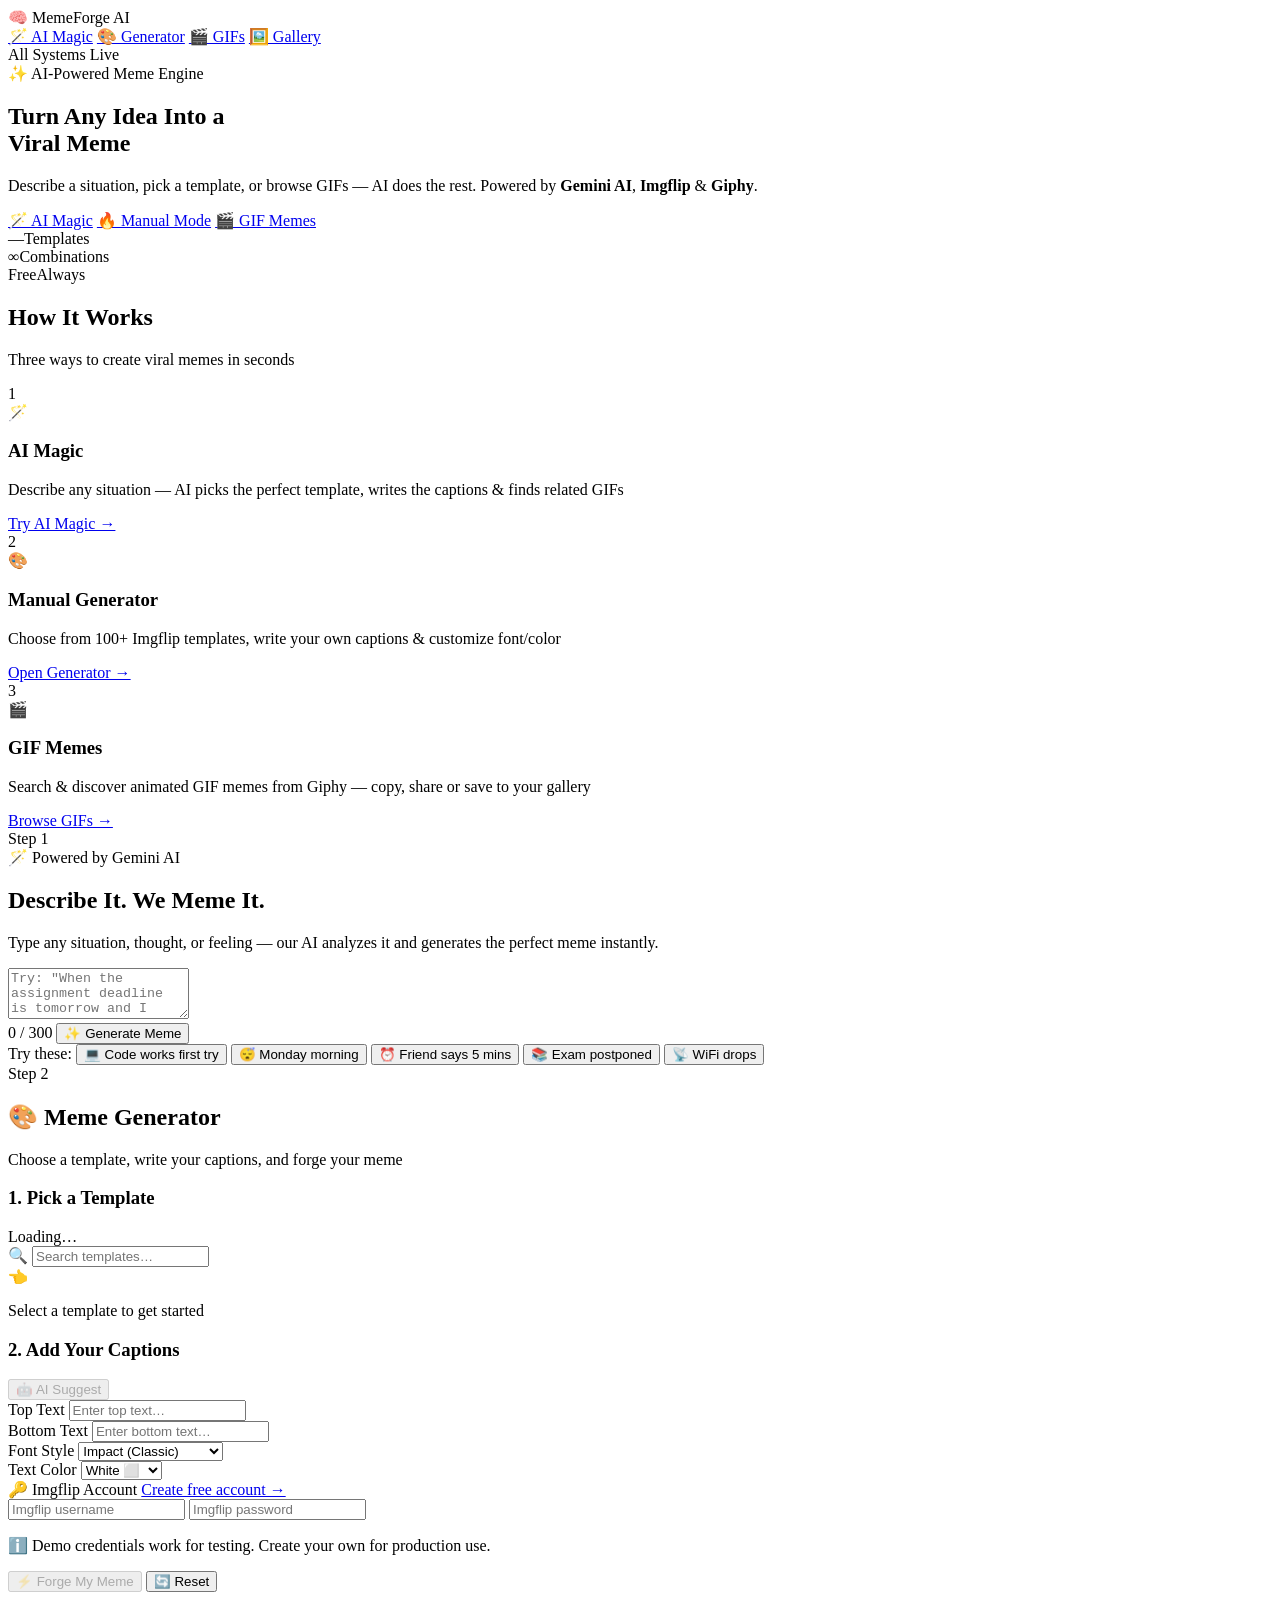
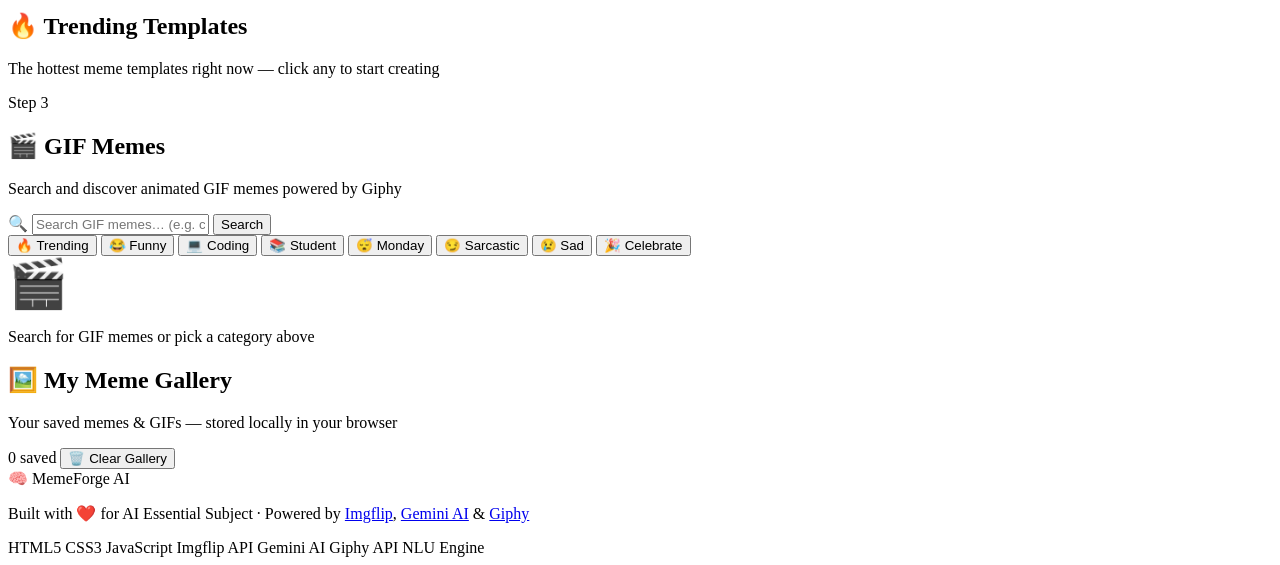
==== index.html @ 737dbae3 "index file commited" ====
<!DOCTYPE html>
<html lang="en">
<head>
  <meta charset="UTF-8" />
  <meta name="viewport" content="width=device-width, initial-scale=1.0" />
  <title>MemeForge AI – Viral Meme Generator</title>
  <meta name="description" content="Create hilarious, viral-worthy memes in seconds using AI-powered captions and 100+ trending meme templates. Powered by the Imgflip API." />
  <meta property="og:title" content="MemeForge AI – Viral Meme Generator" />
  <meta property="og:description" content="Generate viral memes instantly with AI-powered captions and trending templates." />
  <link rel="preconnect" href="https://fonts.googleapis.com" />
  <link rel="preconnect" href="https://fonts.gstatic.com" crossorigin />
  <link href="https://fonts.googleapis.com/css2?family=Outfit:wght@300;400;500;600;700;800;900&family=Space+Grotesk:wght@400;500;600;700&display=swap" rel="stylesheet" />
  <link rel="stylesheet" href="style.css" />
</head>
<body>

  <!-- ===== BACKGROUND PARTICLES ===== -->
  <div class="particles" id="particles" aria-hidden="true"></div>

  <!-- ===== HEADER / NAV ===== -->
  <header class="header" id="site-header">
    <nav class="nav container">
      <div class="nav-brand">
        <span class="brand-icon">🧠</span>
        <span class="brand-name">MemeForge <span class="brand-accent">AI</span></span>
      </div>
      <div class="nav-links">
        <a href="#ai-magic" class="nav-link" id="nav-ai-magic">🪄 AI Magic</a>
        <a href="#generator" class="nav-link" id="nav-generator">🎨 Generator</a>
        <a href="#gif-memes" class="nav-link" id="nav-gifs">🎬 GIFs</a>
        <a href="#gallery" class="nav-link" id="nav-gallery">🖼️ Gallery</a>
      </div>
      <div class="nav-badge">
        <span class="badge-dot"></span>
        <span>All Systems Live</span>
      </div>
    </nav>
  </header>

  <!-- ════════════════════════════════════════════════════════════
       SECTION 1: HERO
       ════════════════════════════════════════════════════════════ -->
  <section class="hero" id="hero">
    <div class="container hero-inner">
      <div class="hero-pill" id="hero-pill">✨ AI-Powered Meme Engine</div>
      <h1 class="hero-title" id="hero-title">
        Turn Any Idea Into a<br/>
        <span class="gradient-text">Viral Meme</span>
      </h1>
      <p class="hero-sub" id="hero-sub">
        Describe a situation, pick a template, or browse GIFs — AI does the rest.
        Powered by <strong>Gemini AI</strong>, <strong>Imgflip</strong> & <strong>Giphy</strong>.
      </p>
      <div class="hero-cta">
        <a href="#ai-magic" class="btn btn-primary" id="hero-cta-ai">🪄 AI Magic</a>
        <a href="#generator" class="btn btn-ghost" id="hero-cta-make">🔥 Manual Mode</a>
        <a href="#gif-memes" class="btn btn-ghost" id="hero-cta-gifs">🎬 GIF Memes</a>
      </div>
      <div class="hero-stats" id="hero-stats">
        <div class="stat"><span class="stat-num" id="stat-templates">—</span><span class="stat-label">Templates</span></div>
        <div class="stat-divider"></div>
        <div class="stat"><span class="stat-num">∞</span><span class="stat-label">Combinations</span></div>
        <div class="stat-divider"></div>
        <div class="stat"><span class="stat-num">Free</span><span class="stat-label">Always</span></div>
      </div>
    </div>
  </section>

  <!-- ════════════════════════════════════════════════════════════
       HOW IT WORKS — 3 Steps
       ════════════════════════════════════════════════════════════ -->
  <section class="section section-steps" id="how-it-works">
    <div class="container">
      <div class="section-header">
        <h2 class="section-title">How It Works</h2>
        <p class="section-sub">Three ways to create viral memes in seconds</p>
      </div>
      <div class="steps-grid">
        <div class="step-card">
          <div class="step-number">1</div>
          <div class="step-icon">🪄</div>
          <h3>AI Magic</h3>
          <p>Describe any situation — AI picks the perfect template, writes the captions & finds related GIFs</p>
          <a href="#ai-magic" class="step-link">Try AI Magic →</a>
        </div>
        <div class="step-card">
          <div class="step-number">2</div>
          <div class="step-icon">🎨</div>
          <h3>Manual Generator</h3>
          <p>Choose from 100+ Imgflip templates, write your own captions & customize font/color</p>
          <a href="#generator" class="step-link">Open Generator →</a>
        </div>
        <div class="step-card">
          <div class="step-number">3</div>
          <div class="step-icon">🎬</div>
          <h3>GIF Memes</h3>
          <p>Search & discover animated GIF memes from Giphy — copy, share or save to your gallery</p>
          <a href="#gif-memes" class="step-link">Browse GIFs →</a>
        </div>
      </div>
    </div>
  </section>

  <!-- ════════════════════════════════════════════════════════════
       SECTION 2: AI MAGIC
       ════════════════════════════════════════════════════════════ -->
  <section class="section section-ai" id="ai-magic">
    <div class="container">
      <div class="section-header">
        <div class="section-step-badge">Step 1</div>
        <div class="ai-magic-badge">🪄 Powered by Gemini AI</div>
        <h2 class="section-title">Describe It. We <span class="gradient-text">Meme</span> It.</h2>
        <p class="section-sub">Type any situation, thought, or feeling — our AI analyzes it and generates the perfect meme instantly.</p>
      </div>

      <div class="ai-magic-container">
        <!-- Input Area -->
        <div class="ai-input-wrap">
          <div class="ai-input-glow"></div>
          <textarea id="ai-text-input" class="ai-textarea" rows="3"
            placeholder='Try: "When the assignment deadline is tomorrow and I haven&#39;t started yet"'
            maxlength="300"></textarea>
          <div class="ai-input-footer">
            <span class="ai-char-count" id="ai-char-count">0 / 300</span>
            <button class="btn btn-primary btn-ai-generate" id="btn-ai-generate">
              <span id="ai-gen-label">✨ Generate Meme</span>
              <div class="spinner" id="ai-gen-spinner" style="display:none"></div>
            </button>
          </div>
        </div>

        <!-- Quick Examples -->
        <div class="ai-examples" id="ai-examples">
          <span class="ai-examples-label">Try these:</span>
          <button class="ai-example-chip" data-text="When your code works on the first try">💻 Code works first try</button>
          <button class="ai-example-chip" data-text="Monday morning after a weekend of doing nothing">😴 Monday morning</button>
          <button class="ai-example-chip" data-text="When your friend says they'll be there in 5 minutes">⏰ Friend says 5 mins</button>
          <button class="ai-example-chip" data-text="Studying all night and the exam gets postponed">📚 Exam postponed</button>
          <button class="ai-example-chip" data-text="When the WiFi drops during an online meeting">📡 WiFi drops</button>
        </div>

        <!-- Analysis Results (hidden by default) -->
        <div class="ai-results" id="ai-results" style="display:none">
          <div class="ai-results-header">
            <h3>🧠 AI Analysis</h3>
            <button class="btn btn-ghost btn-sm" id="btn-ai-retry">🔄 Try Again</button>
          </div>

          <div class="ai-analysis-grid">
            <div class="ai-analysis-card" id="ai-card-emotion">
              <div class="ai-card-icon">💭</div>
              <div class="ai-card-label">Emotion</div>
              <div class="ai-card-value" id="ai-emotion">—</div>
            </div>
            <div class="ai-analysis-card" id="ai-card-category">
              <div class="ai-card-icon">📂</div>
              <div class="ai-card-label">Category</div>
              <div class="ai-card-value" id="ai-category">—</div>
            </div>
            <div class="ai-analysis-card" id="ai-card-template">
              <div class="ai-card-icon">🖼️</div>
              <div class="ai-card-label">Template</div>
              <div class="ai-card-value" id="ai-template-suggestion">—</div>
            </div>
          </div>

          <div class="ai-caption-preview">
            <div class="ai-caption-block">
              <span class="ai-caption-label">🔝 Top Text</span>
              <div class="ai-caption-text" id="ai-top-text">—</div>
            </div>
            <div class="ai-caption-block">
              <span class="ai-caption-label">⬇️ Bottom Text</span>
              <div class="ai-caption-text" id="ai-bottom-text">—</div>
            </div>
          </div>

          <div class="ai-results-actions">
            <button class="btn btn-primary btn-lg" id="btn-ai-use-meme">
              🚀 Use This & Forge Meme
            </button>
            <button class="btn btn-ghost" id="btn-ai-edit">
              ✏️ Edit Captions First
            </button>
          </div>

          <!-- AI-linked GIF suggestions -->
          <div class="ai-gif-section" id="ai-gif-section" style="display:none">
            <div class="ai-gif-header">
              <h4>🎬 Related GIF Memes</h4>
              <span class="ai-gif-query" id="ai-gif-query"></span>
            </div>
            <div class="ai-gif-grid" id="ai-gif-grid"></div>
          </div>
        </div>
      </div>
    </div>
  </section>

  <!-- ════════════════════════════════════════════════════════════
       SECTION 3: MEME GENERATOR (Manual Mode)
       ════════════════════════════════════════════════════════════ -->
  <section class="section section-dark" id="generator">
    <div class="container">
      <div class="section-header">
        <div class="section-step-badge">Step 2</div>
        <h2 class="section-title">🎨 Meme Generator</h2>
        <p class="section-sub">Choose a template, write your captions, and forge your meme</p>
      </div>

      <div class="generator-layout">

        <!-- LEFT: Template Picker -->
        <div class="panel panel-templates" id="panel-templates">
          <div class="panel-header">
            <h3>1. Pick a Template</h3>
            <span class="template-count" id="template-count">Loading…</span>
          </div>
          <div class="search-bar">
            <span class="search-icon">🔍</span>
            <input type="text" id="search-input" placeholder="Search templates…" autocomplete="off" />
          </div>
          <div class="template-grid" id="template-grid">
            <div class="skeleton-grid">
              <div class="skeleton"></div><div class="skeleton"></div>
              <div class="skeleton"></div><div class="skeleton"></div>
              <div class="skeleton"></div><div class="skeleton"></div>
            </div>
          </div>
        </div>

        <!-- RIGHT: Caption & Preview -->
        <div class="panel panel-creator" id="panel-creator">

          <!-- Selected Template Preview -->
          <div class="selected-preview" id="selected-preview">
            <div class="preview-empty" id="preview-empty">
              <div class="preview-empty-icon">👈</div>
              <p>Select a template to get started</p>
            </div>
            <img id="preview-img" src="" alt="Selected meme template" style="display:none" />
            <div class="template-name-badge" id="template-name-badge" style="display:none"></div>
          </div>

          <!-- Caption Inputs -->
          <div class="caption-section" id="caption-section">
            <div class="panel-header">
              <h3>2. Add Your Captions</h3>
              <button class="btn-ai" id="btn-ai-suggest" disabled>
                <span class="ai-icon">🤖</span> AI Suggest
              </button>
            </div>
            <div id="caption-inputs">
              <div class="caption-row">
                <label for="caption-top">Top Text</label>
                <input type="text" id="caption-top" placeholder="Enter top text…" />
              </div>
              <div class="caption-row">
                <label for="caption-bottom">Bottom Text</label>
                <input type="text" id="caption-bottom" placeholder="Enter bottom text…" />
              </div>
            </div>

            <!-- Style Options -->
            <div class="style-options" id="style-options">
              <div class="style-row">
                <label for="font-select">Font Style</label>
                <select id="font-select">
                  <option value="Impact">Impact (Classic)</option>
                  <option value="Arial">Arial (Clean)</option>
                  <option value="Comic Sans MS">Comic Sans (Chaos)</option>
                </select>
              </div>
              <div class="style-row">
                <label for="color-select">Text Color</label>
                <select id="color-select">
                  <option value="#ffffff">White ⬜</option>
                  <option value="#ffff00">Yellow 🟡</option>
                  <option value="#ff0000">Red 🔴</option>
                  <option value="#00ff00">Green 🟢</option>
                </select>
              </div>
            </div>

            <!-- Credentials -->
            <div class="creds-section" id="creds-section">
              <div class="creds-header">
                <span>🔑 Imgflip Account</span>
                <a href="https://imgflip.com/signup" target="_blank" rel="noopener" class="creds-link">Create free account →</a>
              </div>
              <div class="creds-row">
                <input type="text" id="imgflip-username" placeholder="Imgflip username" />
                <input type="password" id="imgflip-password" placeholder="Imgflip password" />
              </div>
              <p class="creds-note">ℹ️ Demo credentials work for testing. Create your own for production use.</p>
            </div>

            <div class="action-row">
              <button class="btn btn-primary btn-forge" id="btn-forge" disabled>
                <span id="forge-label">⚡ Forge My Meme</span>
                <div class="spinner" id="forge-spinner" style="display:none"></div>
              </button>
              <button class="btn btn-ghost" id="btn-reset">🔄 Reset</button>
            </div>
          </div>
        </div>
      </div>

      <!-- RESULT AREA -->
      <div class="result-area" id="result-area" style="display:none">
        <div class="result-header">
          <h3>🎉 Your Meme is Ready!</h3>
          <p>Share it with the world</p>
        </div>
        <div class="result-content">
          <div class="result-img-wrap">
            <img id="result-img" src="" alt="Generated meme" />
            <div class="result-badge">VIRAL READY</div>
          </div>
          <div class="result-actions">
            <a id="btn-download" class="btn btn-primary" download="meme.jpg">⬇️ Download</a>
            <a id="btn-open" class="btn btn-ghost" target="_blank" rel="noopener">🔗 Open Full Size</a>
            <button class="btn btn-accent" id="btn-save-gallery">💾 Save to Gallery</button>
            <button class="btn btn-ghost" id="btn-make-another">🔁 Make Another</button>
          </div>
        </div>
      </div>
    </div>
  </section>

  <!-- ════════════════════════════════════════════════════════════
       SECTION 4: TRENDING TEMPLATES
       ════════════════════════════════════════════════════════════ -->
  <section class="section" id="trending">
    <div class="container">
      <div class="section-header">
        <h2 class="section-title">🔥 Trending Templates</h2>
        <p class="section-sub">The hottest meme templates right now — click any to start creating</p>
      </div>
      <div class="trending-grid" id="trending-grid">
        <!-- filled by JS -->
      </div>
    </div>
  </section>

  <!-- ════════════════════════════════════════════════════════════
       SECTION 5: GIF MEMES
       ════════════════════════════════════════════════════════════ -->
  <section class="section section-dark" id="gif-memes">
    <div class="container">
      <div class="section-header">
        <div class="section-step-badge">Step 3</div>
        <h2 class="section-title">🎬 GIF Memes</h2>
        <p class="section-sub">Search and discover animated GIF memes powered by Giphy</p>
      </div>

      <div class="gif-search-container">
        <div class="gif-search-bar">
          <span class="search-icon">🔍</span>
          <input type="text" id="gif-search-input" placeholder="Search GIF memes… (e.g. coding, monday, exam)" autocomplete="off" />
          <button class="btn btn-primary btn-sm" id="btn-gif-search">Search</button>
        </div>
        <div class="gif-category-chips" id="gif-category-chips">
          <button class="gif-chip active" data-q="trending memes">🔥 Trending</button>
          <button class="gif-chip" data-q="funny meme reaction">😂 Funny</button>
          <button class="gif-chip" data-q="coding programming meme">💻 Coding</button>
          <button class="gif-chip" data-q="student exam meme">📚 Student</button>
          <button class="gif-chip" data-q="monday morning mood">😴 Monday</button>
          <button class="gif-chip" data-q="sarcastic meme reaction">😏 Sarcastic</button>
          <button class="gif-chip" data-q="sad crying meme">😢 Sad</button>
          <button class="gif-chip" data-q="celebration win meme">🎉 Celebrate</button>
        </div>
      </div>

      <div id="gif-api-notice" class="gif-api-notice" style="display:none">
        <p>🔑 <strong>Giphy API key needed!</strong> Get a free key from
          <a href="https://developers.giphy.com/dashboard/?create=true" target="_blank" rel="noopener">developers.giphy.com</a>
          and paste it in <code>config.js</code></p>
      </div>

      <div class="gif-grid" id="gif-grid">
        <div class="gif-grid-empty" id="gif-grid-empty">
          <div style="font-size:48px;margin-bottom:12px">🎬</div>
          <p>Search for GIF memes or pick a category above</p>
        </div>
      </div>

      <div class="gif-load-more" id="gif-load-more" style="display:none">
        <button class="btn btn-ghost" id="btn-gif-load-more">Load More GIFs</button>
      </div>
    </div>
  </section>

  <!-- ════════════════════════════════════════════════════════════
       SECTION 6: MY GALLERY
       ════════════════════════════════════════════════════════════ -->
  <section class="section" id="gallery">
    <div class="container">
      <div class="section-header">
        <h2 class="section-title">🖼️ My Meme Gallery</h2>
        <p class="section-sub">Your saved memes & GIFs — stored locally in your browser</p>
        <div class="gallery-header-actions">
          <span class="gallery-count-badge" id="gallery-count-badge">0 saved</span>
          <button class="btn btn-ghost btn-sm" id="btn-clear-gallery">🗑️ Clear Gallery</button>
        </div>
      </div>
      <div class="gallery-grid" id="gallery-grid">
        <!-- Gallery items rendered by JS -->
      </div>
      <div class="gallery-empty" id="gallery-empty" style="display:none">
        <div class="gallery-empty-icon">😔</div>
        <p>No saved memes yet. Create one and save it!</p>
      </div>
    </div>
  </section>

  <!-- ===== AI SUGGESTIONS MODAL ===== -->
  <div class="modal-overlay" id="ai-modal" style="display:none" role="dialog" aria-modal="true" aria-labelledby="ai-modal-title">
    <div class="modal">
      <div class="modal-header">
        <h3 id="ai-modal-title">🤖 AI Caption Suggestions</h3>
        <button class="modal-close" id="ai-modal-close" aria-label="Close">✕</button>
      </div>
      <p class="modal-sub">Pick a vibe and AI will suggest the perfect captions</p>
      <div class="vibe-grid" id="vibe-grid">
        <button class="vibe-btn" data-vibe="relatable">😅 Relatable</button>
        <button class="vibe-btn" data-vibe="savage">😤 Savage</button>
        <button class="vibe-btn" data-vibe="wholesome">🥰 Wholesome</button>
        <button class="vibe-btn" data-vibe="programmer">💻 Programmer</button>
        <button class="vibe-btn" data-vibe="student">📚 Student Life</button>
        <button class="vibe-btn" data-vibe="monday">😴 Monday Mood</button>
      </div>
      <div class="suggestions-list" id="suggestions-list"></div>
    </div>
  </div>

  <!-- ===== FOOTER ===== -->
  <footer class="footer">
    <div class="container footer-inner">
      <div class="footer-brand">
        <span class="brand-icon">🧠</span>
        <span class="brand-name">MemeForge <span class="brand-accent">AI</span></span>
      </div>
      <p class="footer-copy">Built with ❤️ for AI Essential Subject · Powered by
        <a href="https://imgflip.com/api" target="_blank">Imgflip</a>,
        <a href="https://ai.google.dev/" target="_blank">Gemini AI</a> &
        <a href="https://giphy.com" target="_blank">Giphy</a>
      </p>
      <div class="footer-tech">
        <span class="tech-tag">HTML5</span>
        <span class="tech-tag">CSS3</span>
        <span class="tech-tag">JavaScript</span>
        <span class="tech-tag">Imgflip API</span>
        <span class="tech-tag">Gemini AI</span>
        <span class="tech-tag">Giphy API</span>
        <span class="tech-tag">NLU Engine</span>
      </div>
    </div>
  </footer>

  <script src="config.js"></script>
  <script src="app.js"></script>
</body>
</html>
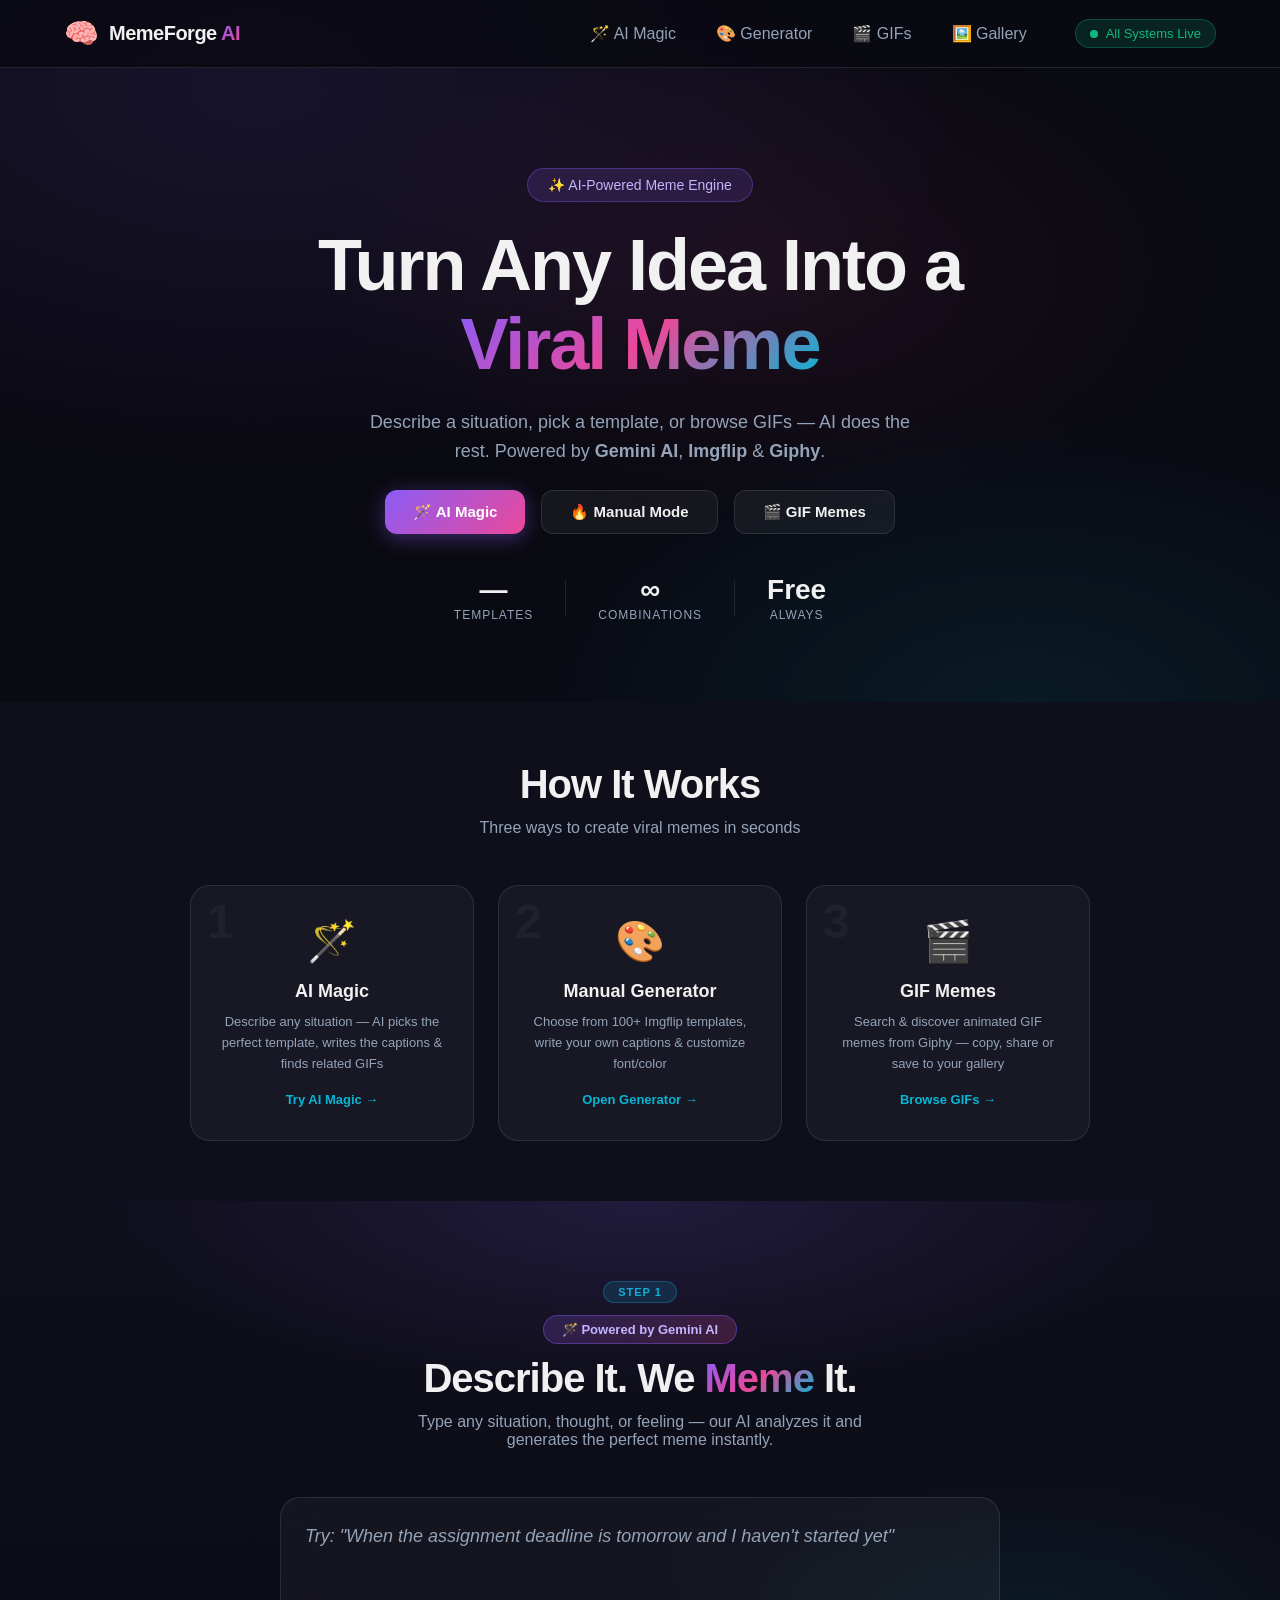
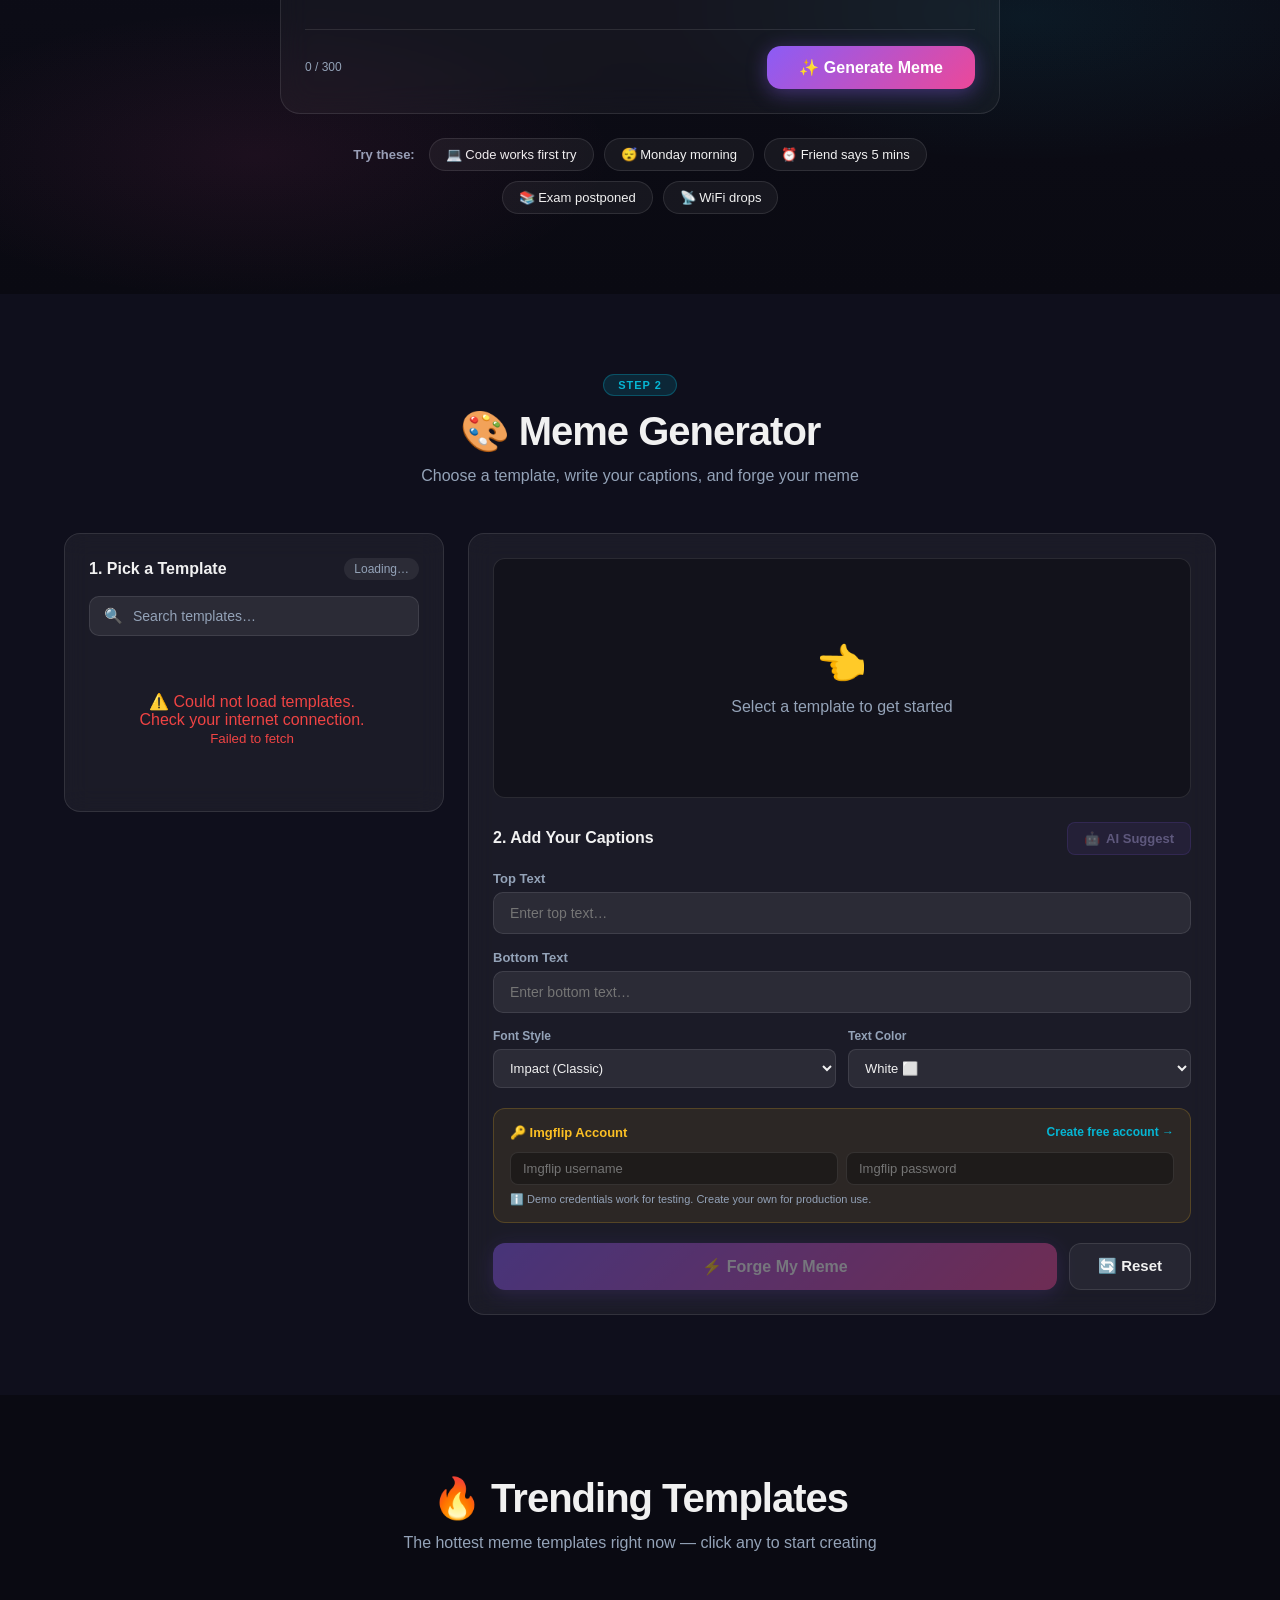
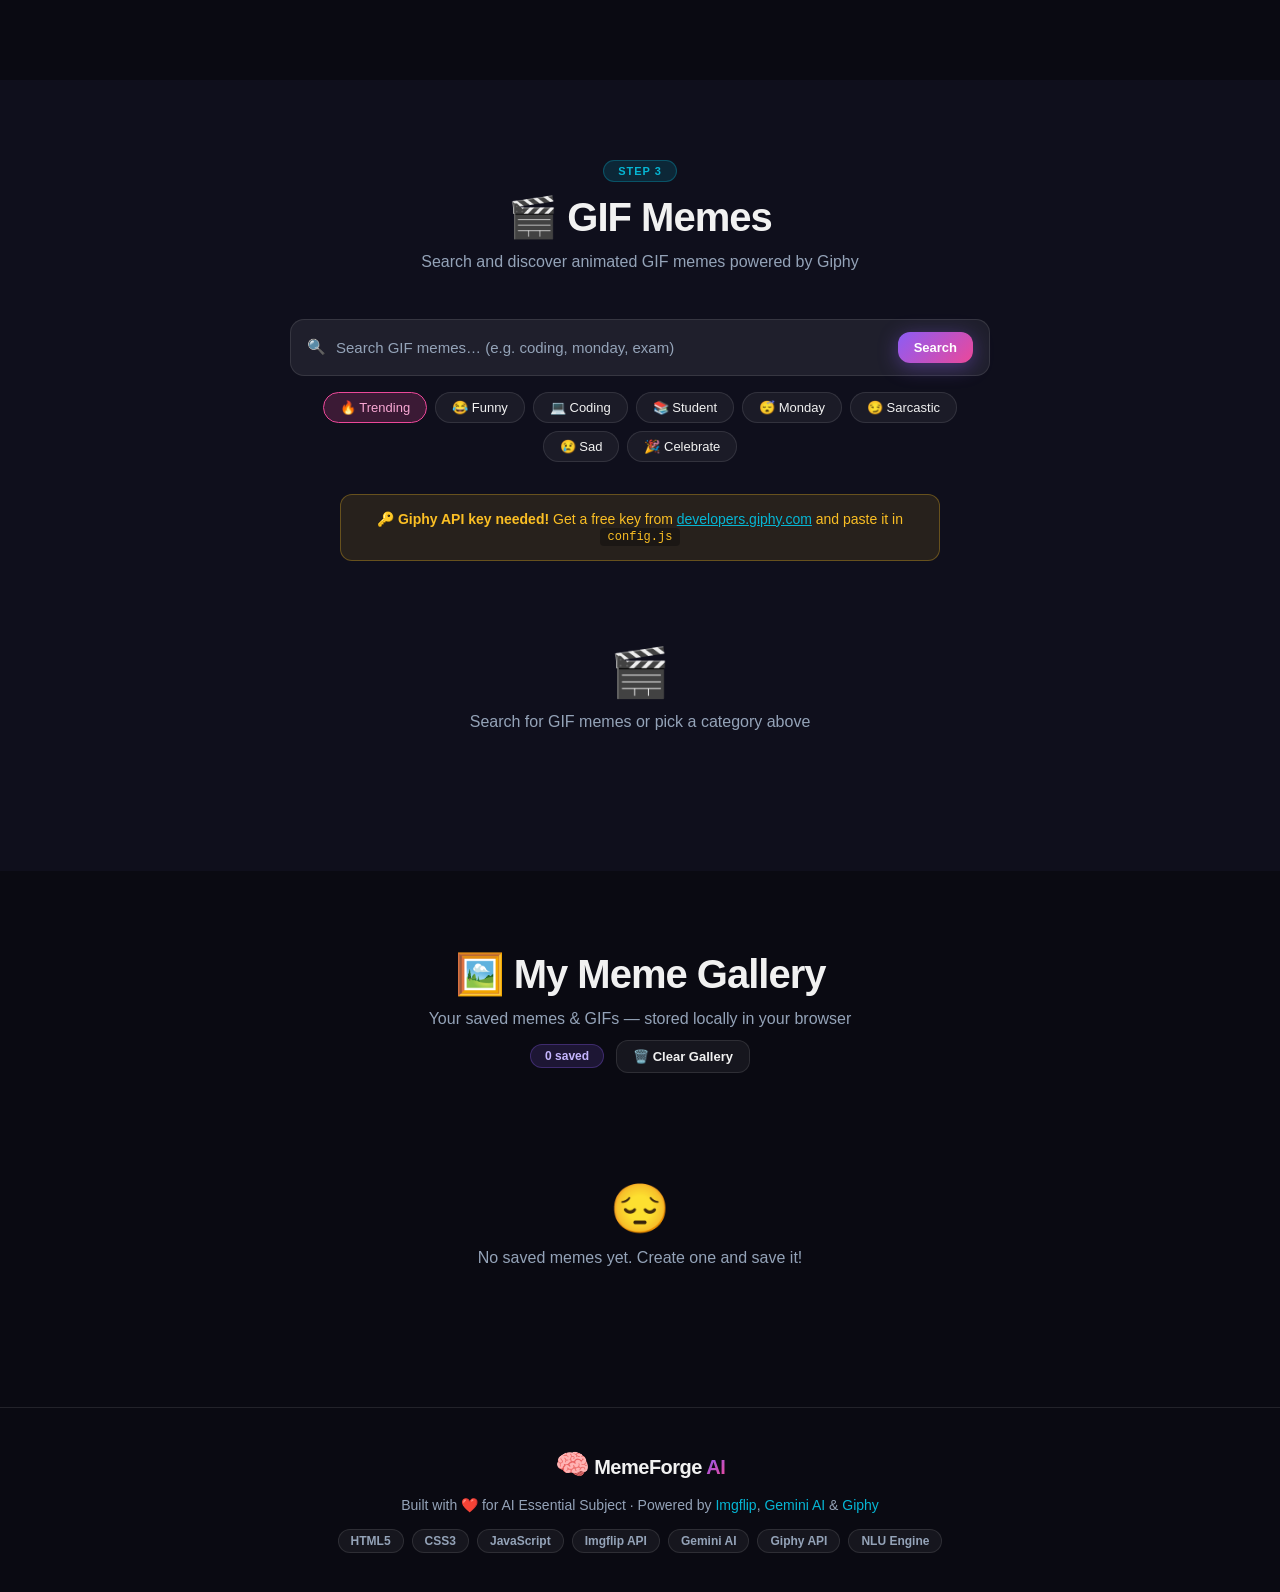
==== commit 253bab54: "updated commit" ====
--- a/index.html
+++ b/index.html
@@ -414,22 +414,34 @@
     </div>
   </section>
 
-  <!-- ===== AI SUGGESTIONS MODAL ===== -->
+  <!-- ===== AI VISION SUGGESTIONS MODAL ===== -->
   <div class="modal-overlay" id="ai-modal" style="display:none" role="dialog" aria-modal="true" aria-labelledby="ai-modal-title">
-    <div class="modal">
+    <div class="modal modal-vision">
       <div class="modal-header">
-        <h3 id="ai-modal-title">🤖 AI Caption Suggestions</h3>
+        <h3 id="ai-modal-title">🤖 AI Vision — Smart Captions</h3>
         <button class="modal-close" id="ai-modal-close" aria-label="Close">✕</button>
       </div>
-      <p class="modal-sub">Pick a vibe and AI will suggest the perfect captions</p>
-      <div class="vibe-grid" id="vibe-grid">
-        <button class="vibe-btn" data-vibe="relatable">😅 Relatable</button>
-        <button class="vibe-btn" data-vibe="savage">😤 Savage</button>
-        <button class="vibe-btn" data-vibe="wholesome">🥰 Wholesome</button>
-        <button class="vibe-btn" data-vibe="programmer">💻 Programmer</button>
-        <button class="vibe-btn" data-vibe="student">📚 Student Life</button>
-        <button class="vibe-btn" data-vibe="monday">😴 Monday Mood</button>
-      </div>
+      <p class="modal-sub">Gemini AI scans your selected template image and suggests the most relevant captions</p>
+
+      <!-- Template preview inside modal -->
+      <div class="vision-preview" id="vision-preview">
+        <img id="vision-preview-img" src="" alt="Selected template" />
+        <div class="vision-template-name" id="vision-template-name"></div>
+      </div>
+
+      <!-- Scan button -->
+      <button class="btn btn-primary btn-vision-scan" id="btn-vision-scan">
+        <span id="vision-scan-label">🔬 Scan Image with AI</span>
+        <div class="spinner" id="vision-scan-spinner" style="display:none"></div>
+      </button>
+
+      <!-- AI description of what it sees -->
+      <div class="vision-description" id="vision-description" style="display:none">
+        <div class="vision-desc-header">👁️ AI sees:</div>
+        <p id="vision-desc-text"></p>
+      </div>
+
+      <!-- Suggestions list -->
       <div class="suggestions-list" id="suggestions-list"></div>
     </div>
   </div>
--- a/style.css
+++ b/style.css
@@ -0,0 +1,955 @@
+/* ============================================================
+   MEMEFORGE AI – style.css
+   ============================================================ */
+
+/* ---------- TOKENS ---------- */
+:root {
+  --bg:       #0a0a12;
+  --bg2:      #0f0f1c;
+  --surface:  rgba(255,255,255,0.05);
+  --border:   rgba(255,255,255,0.10);
+  --purple:   #8b5cf6;
+  --pink:     #ec4899;
+  --cyan:     #06b6d4;
+  --yellow:   #fbbf24;
+  --green:    #10b981;
+  --text:     #f1f1f1;
+  --muted:    #94a3b8;
+  --radius:   16px;
+  --radius-sm:8px;
+  --shadow:   0 8px 32px rgba(0,0,0,0.5);
+  --glow:     0 0 40px rgba(139,92,246,0.25);
+}
+
+/* ---------- RESET ---------- */
+*, *::before, *::after { box-sizing: border-box; margin: 0; padding: 0; }
+html { scroll-behavior: smooth; }
+body {
+  font-family: 'Outfit', sans-serif;
+  background: var(--bg);
+  color: var(--text);
+  min-height: 100vh;
+  overflow-x: hidden;
+}
+a { color: inherit; text-decoration: none; }
+img { max-width: 100%; display: block; }
+button { cursor: pointer; font-family: inherit; border: none; background: none; }
+input, select, textarea { font-family: inherit; }
+
+/* ---------- PARTICLES ---------- */
+.particles {
+  position: fixed; inset: 0; pointer-events: none; z-index: 0;
+  background:
+    radial-gradient(ellipse 80% 60% at 20% 10%, rgba(139,92,246,0.12) 0%, transparent 70%),
+    radial-gradient(ellipse 60% 50% at 80% 80%, rgba(6,182,212,0.10) 0%, transparent 70%),
+    radial-gradient(ellipse 50% 40% at 60% 30%, rgba(236,72,153,0.08) 0%, transparent 70%);
+}
+
+/* ---------- LAYOUT ---------- */
+.container { max-width: 1200px; margin: 0 auto; padding: 0 24px; }
+
+/* ---------- HEADER ---------- */
+.header {
+  position: sticky; top: 0; z-index: 100;
+  background: rgba(10,10,18,0.85);
+  backdrop-filter: blur(20px);
+  border-bottom: 1px solid var(--border);
+}
+.nav {
+  display: flex; align-items: center; gap: 32px;
+  padding: 16px 24px;
+}
+.nav-brand { display: flex; align-items: center; gap: 10px; margin-right: auto; }
+.brand-icon { font-size: 28px; }
+.brand-name { font-size: 20px; font-weight: 700; letter-spacing: -0.5px; }
+.brand-accent { background: linear-gradient(135deg, var(--purple), var(--pink)); -webkit-background-clip: text; -webkit-text-fill-color: transparent; background-clip: text; }
+.nav-links { display: flex; gap: 8px; }
+.nav-link {
+  padding: 8px 16px; border-radius: 8px;
+  color: var(--muted); font-weight: 500; transition: all 0.2s;
+}
+.nav-link:hover { color: var(--text); background: var(--surface); }
+.nav-badge {
+  display: flex; align-items: center; gap: 8px;
+  padding: 6px 14px; border-radius: 20px;
+  background: rgba(16,185,129,0.15);
+  border: 1px solid rgba(16,185,129,0.3);
+  color: var(--green); font-size: 13px; font-weight: 500;
+}
+.badge-dot {
+  width: 8px; height: 8px; border-radius: 50%;
+  background: var(--green);
+  animation: pulse 2s infinite;
+}
+
+/* ---------- HERO ---------- */
+.hero {
+  position: relative; z-index: 1;
+  padding: 100px 0 80px;
+  text-align: center;
+}
+.hero-inner { display: flex; flex-direction: column; align-items: center; gap: 24px; }
+.hero-pill {
+  display: inline-flex; align-items: center; gap: 8px;
+  padding: 8px 20px; border-radius: 50px;
+  background: rgba(139,92,246,0.15);
+  border: 1px solid rgba(139,92,246,0.35);
+  font-size: 14px; font-weight: 500; color: #c4b5fd;
+  animation: slideDown 0.6s ease both;
+}
+.hero-title {
+  font-size: clamp(40px, 6vw, 72px);
+  font-weight: 900; line-height: 1.1;
+  letter-spacing: -2px;
+  animation: slideDown 0.7s ease 0.1s both;
+}
+.gradient-text {
+  background: linear-gradient(135deg, var(--purple) 0%, var(--pink) 50%, var(--cyan) 100%);
+  -webkit-background-clip: text; -webkit-text-fill-color: transparent; background-clip: text;
+}
+.hero-sub {
+  max-width: 560px; color: var(--muted); font-size: 18px; line-height: 1.6;
+  animation: slideDown 0.8s ease 0.2s both;
+}
+.hero-cta {
+  display: flex; gap: 16px; flex-wrap: wrap; justify-content: center;
+  animation: slideDown 0.9s ease 0.3s both;
+}
+.hero-stats {
+  display: flex; align-items: center; gap: 32px; margin-top: 16px;
+  animation: slideDown 1s ease 0.4s both;
+}
+.stat { display: flex; flex-direction: column; align-items: center; gap: 2px; }
+.stat-num { font-size: 28px; font-weight: 800; color: var(--text); }
+.stat-label { font-size: 12px; color: var(--muted); text-transform: uppercase; letter-spacing: 1px; }
+.stat-divider { width: 1px; height: 36px; background: var(--border); }
+
+/* ---------- BUTTONS ---------- */
+.btn {
+  display: inline-flex; align-items: center; gap: 8px;
+  padding: 12px 28px; border-radius: 12px;
+  font-size: 15px; font-weight: 600;
+  transition: all 0.2s; cursor: pointer;
+  white-space: nowrap;
+}
+.btn-primary {
+  background: linear-gradient(135deg, var(--purple), var(--pink));
+  color: #fff; box-shadow: 0 4px 20px rgba(139,92,246,0.4);
+}
+.btn-primary:hover { transform: translateY(-2px); box-shadow: 0 8px 30px rgba(139,92,246,0.5); }
+.btn-ghost {
+  background: var(--surface); color: var(--text);
+  border: 1px solid var(--border);
+}
+.btn-ghost:hover { background: rgba(255,255,255,0.1); border-color: rgba(255,255,255,0.2); }
+.btn-accent {
+  background: rgba(6,182,212,0.2); color: var(--cyan);
+  border: 1px solid rgba(6,182,212,0.3);
+}
+.btn-accent:hover { background: rgba(6,182,212,0.3); }
+.btn-sm { padding: 8px 16px; font-size: 13px; }
+.btn:disabled { opacity: 0.4; cursor: not-allowed; transform: none !important; }
+
+/* ---------- SECTIONS ---------- */
+.section { position: relative; z-index: 1; padding: 80px 0; }
+.section-dark { background: var(--bg2); }
+.section-header { text-align: center; margin-bottom: 48px; display: flex; flex-direction: column; align-items: center; gap: 12px; }
+.section-title { font-size: clamp(28px, 4vw, 40px); font-weight: 800; letter-spacing: -1px; }
+.section-sub { color: var(--muted); font-size: 16px; max-width: 480px; text-align: center; }
+.section-step-badge {
+  display: inline-flex; align-items: center; gap: 6px;
+  padding: 4px 14px; border-radius: 20px;
+  background: rgba(6,182,212,0.15); border: 1px solid rgba(6,182,212,0.3);
+  font-size: 11px; font-weight: 700; color: var(--cyan);
+  text-transform: uppercase; letter-spacing: 1px;
+}
+
+/* ---------- HOW IT WORKS ---------- */
+.section-steps { background: var(--bg2); padding: 60px 0; }
+.steps-grid {
+  display: grid; grid-template-columns: repeat(3, 1fr);
+  gap: 24px; max-width: 900px; margin: 0 auto;
+}
+.step-card {
+  background: rgba(255,255,255,0.04);
+  border: 1px solid var(--border);
+  border-radius: 20px; padding: 32px 24px;
+  text-align: center; position: relative;
+  transition: all 0.3s; overflow: hidden;
+}
+.step-card::before {
+  content: ''; position: absolute; top: 0; left: 0; right: 0; height: 3px;
+  background: linear-gradient(90deg, var(--purple), var(--pink), var(--cyan));
+  opacity: 0; transition: opacity 0.3s;
+}
+.step-card:hover { transform: translateY(-6px); border-color: var(--purple); }
+.step-card:hover::before { opacity: 1; }
+.step-number {
+  position: absolute; top: 12px; left: 16px;
+  font-size: 48px; font-weight: 900; color: rgba(255,255,255,0.04);
+  line-height: 1;
+}
+.step-icon { font-size: 40px; margin-bottom: 16px; }
+.step-card h3 { font-size: 18px; font-weight: 800; margin-bottom: 10px; }
+.step-card p { font-size: 13px; color: var(--muted); line-height: 1.6; margin-bottom: 16px; }
+.step-link {
+  font-size: 13px; font-weight: 700; color: var(--cyan);
+  transition: color 0.2s;
+}
+.step-link:hover { color: var(--purple); }
+
+/* ---------- GALLERY HEADER ---------- */
+.gallery-header-actions {
+  display: flex; align-items: center; gap: 12px;
+}
+.gallery-count-badge {
+  padding: 4px 14px; border-radius: 20px;
+  background: rgba(139,92,246,0.15); border: 1px solid rgba(139,92,246,0.3);
+  font-size: 12px; font-weight: 700; color: #c4b5fd;
+}
+
+/* ---------- GENERATOR ---------- */
+.generator-layout {
+  display: grid;
+  grid-template-columns: 380px 1fr;
+  gap: 24px;
+  align-items: start;
+}
+.panel {
+  background: var(--surface);
+  border: 1px solid var(--border);
+  border-radius: var(--radius);
+  padding: 24px;
+  backdrop-filter: blur(12px);
+}
+.panel-header {
+  display: flex; align-items: center; justify-content: space-between;
+  margin-bottom: 16px;
+}
+.panel-header h3 { font-size: 16px; font-weight: 700; }
+.template-count {
+  font-size: 12px; color: var(--muted);
+  background: rgba(255,255,255,0.07);
+  padding: 4px 10px; border-radius: 20px;
+}
+
+/* Search */
+.search-bar {
+  display: flex; align-items: center; gap: 10px;
+  background: rgba(255,255,255,0.07);
+  border: 1px solid var(--border);
+  border-radius: 10px; padding: 10px 14px;
+  margin-bottom: 16px; transition: border-color 0.2s;
+}
+.search-bar:focus-within { border-color: var(--purple); }
+.search-icon { font-size: 15px; }
+.search-bar input {
+  background: none; border: none; outline: none;
+  color: var(--text); font-size: 14px; width: 100%;
+}
+.search-bar input::placeholder { color: var(--muted); }
+
+/* Template Grid */
+.template-grid {
+  display: grid; grid-template-columns: repeat(3, 1fr);
+  gap: 8px; max-height: 460px; overflow-y: auto;
+  padding-right: 4px;
+}
+.template-grid::-webkit-scrollbar { width: 4px; }
+.template-grid::-webkit-scrollbar-thumb { background: var(--purple); border-radius: 4px; }
+.template-card {
+  position: relative; border-radius: 10px; overflow: hidden;
+  cursor: pointer; border: 2px solid transparent;
+  transition: all 0.2s; aspect-ratio: 1;
+}
+.template-card img { width: 100%; height: 100%; object-fit: cover; }
+.template-card:hover { border-color: var(--purple); transform: scale(1.04); }
+.template-card.active { border-color: var(--pink); box-shadow: 0 0 20px rgba(236,72,153,0.5); }
+.template-card-name {
+  position: absolute; bottom: 0; left: 0; right: 0;
+  background: linear-gradient(transparent, rgba(0,0,0,0.85));
+  font-size: 10px; padding: 16px 6px 6px; text-align: center;
+  font-weight: 600; opacity: 0; transition: opacity 0.2s;
+}
+.template-card:hover .template-card-name { opacity: 1; }
+
+/* Skeleton */
+.skeleton-grid { display: grid; grid-template-columns: repeat(3,1fr); gap: 8px; }
+.skeleton {
+  aspect-ratio: 1; border-radius: 10px;
+  background: linear-gradient(90deg, rgba(255,255,255,0.05) 25%, rgba(255,255,255,0.1) 50%, rgba(255,255,255,0.05) 75%);
+  background-size: 200% 100%;
+  animation: shimmer 1.5s infinite;
+}
+
+/* Preview */
+.selected-preview {
+  position: relative; border-radius: 12px; overflow: hidden;
+  background: rgba(0,0,0,0.3); min-height: 240px;
+  display: flex; align-items: center; justify-content: center;
+  margin-bottom: 24px; border: 1px solid var(--border);
+}
+.preview-empty { text-align: center; color: var(--muted); padding: 40px; }
+.preview-empty-icon { font-size: 40px; margin-bottom: 12px; }
+#preview-img { width: 100%; max-height: 280px; object-fit: contain; }
+.template-name-badge {
+  position: absolute; top: 12px; right: 12px;
+  background: rgba(0,0,0,0.75); backdrop-filter: blur(6px);
+  padding: 4px 12px; border-radius: 20px; font-size: 12px; font-weight: 600;
+}
+
+/* Captions */
+.caption-section {}
+.caption-row { display: flex; flex-direction: column; gap: 6px; margin-bottom: 16px; }
+.caption-row label { font-size: 13px; font-weight: 600; color: var(--muted); }
+.caption-row input {
+  background: rgba(255,255,255,0.07); border: 1px solid var(--border);
+  border-radius: 10px; padding: 12px 16px; color: var(--text); font-size: 14px;
+  outline: none; transition: border-color 0.2s;
+}
+.caption-row input:focus { border-color: var(--purple); }
+
+/* Style Options */
+.style-options {
+  display: grid; grid-template-columns: 1fr 1fr; gap: 12px;
+  margin-bottom: 20px;
+}
+.style-row { display: flex; flex-direction: column; gap: 6px; }
+.style-row label { font-size: 12px; font-weight: 600; color: var(--muted); }
+.style-row select {
+  background: rgba(255,255,255,0.07); border: 1px solid var(--border);
+  border-radius: 8px; padding: 10px 12px; color: var(--text); font-size: 13px;
+  outline: none; cursor: pointer;
+}
+.style-row select:focus { border-color: var(--purple); }
+
+/* Credentials */
+.creds-section {
+  background: rgba(251,191,36,0.08); border: 1px solid rgba(251,191,36,0.2);
+  border-radius: 12px; padding: 16px; margin-bottom: 20px;
+}
+.creds-header {
+  display: flex; align-items: center; justify-content: space-between;
+  margin-bottom: 12px; font-size: 13px; font-weight: 600; color: var(--yellow);
+}
+.creds-link { color: var(--cyan); font-size: 12px; }
+.creds-row { display: grid; grid-template-columns: 1fr 1fr; gap: 8px; margin-bottom: 8px; }
+.creds-row input {
+  background: rgba(0,0,0,0.3); border: 1px solid rgba(255,255,255,0.1);
+  border-radius: 8px; padding: 8px 12px; color: var(--text); font-size: 13px; outline: none;
+}
+.creds-note { font-size: 11px; color: var(--muted); }
+
+/* AI Button */
+.btn-ai {
+  display: flex; align-items: center; gap: 6px;
+  padding: 8px 16px; border-radius: 8px;
+  background: rgba(139,92,246,0.2); border: 1px solid rgba(139,92,246,0.4);
+  color: #c4b5fd; font-size: 13px; font-weight: 600;
+  transition: all 0.2s;
+}
+.btn-ai:hover:not(:disabled) { background: rgba(139,92,246,0.35); }
+.btn-ai:disabled { opacity: 0.4; cursor: not-allowed; }
+
+/* Action Row */
+.action-row { display: flex; gap: 12px; }
+.btn-forge { flex: 1; justify-content: center; padding: 14px; font-size: 16px; }
+
+/* Spinner */
+.spinner {
+  width: 18px; height: 18px;
+  border: 2px solid rgba(255,255,255,0.3);
+  border-top-color: #fff;
+  border-radius: 50%;
+  animation: spin 0.7s linear infinite;
+}
+
+/* ---------- RESULT ---------- */
+.result-area {
+  margin-top: 40px;
+  background: var(--surface); border: 1px solid var(--border);
+  border-radius: var(--radius); padding: 32px;
+  animation: fadeInUp 0.5s ease;
+}
+.result-header { text-align: center; margin-bottom: 24px; }
+.result-header h3 { font-size: 24px; font-weight: 800; margin-bottom: 4px; }
+.result-header p { color: var(--muted); }
+.result-content { display: flex; flex-direction: column; align-items: center; gap: 24px; }
+.result-img-wrap { position: relative; border-radius: 12px; overflow: hidden; box-shadow: var(--shadow), var(--glow); max-width: 500px; }
+#result-img { width: 100%; }
+.result-badge {
+  position: absolute; top: 12px; right: 12px;
+  background: linear-gradient(135deg, var(--purple), var(--pink));
+  padding: 4px 12px; border-radius: 20px;
+  font-size: 11px; font-weight: 800; letter-spacing: 1px;
+}
+.result-actions { display: flex; flex-wrap: wrap; gap: 12px; justify-content: center; }
+
+/* ---------- TRENDING ---------- */
+.trending-grid {
+  display: grid;
+  grid-template-columns: repeat(auto-fill, minmax(180px, 1fr));
+  gap: 16px;
+}
+.trending-card {
+  background: var(--surface); border: 1px solid var(--border);
+  border-radius: 12px; overflow: hidden;
+  cursor: pointer; transition: all 0.25s;
+  position: relative;
+}
+.trending-card:hover { transform: translateY(-6px); border-color: var(--purple); box-shadow: var(--glow); }
+.trending-card img { width: 100%; aspect-ratio: 1; object-fit: cover; }
+.trending-card-body { padding: 10px 12px; }
+.trending-card-name { font-size: 12px; font-weight: 600; white-space: nowrap; overflow: hidden; text-overflow: ellipsis; }
+.trending-rank {
+  position: absolute; top: 8px; left: 8px;
+  background: rgba(0,0,0,0.75); backdrop-filter: blur(6px);
+  width: 26px; height: 26px; border-radius: 50%;
+  display: flex; align-items: center; justify-content: center;
+  font-size: 11px; font-weight: 800;
+}
+.rank-gold { color: var(--yellow); }
+.rank-silver { color: #cbd5e1; }
+.rank-bronze { color: #b45309; }
+
+/* ---------- GALLERY ---------- */
+.gallery-grid {
+  display: grid;
+  grid-template-columns: repeat(auto-fill, minmax(220px, 1fr));
+  gap: 20px;
+}
+.gallery-empty { grid-column: 1/-1; text-align: center; padding: 60px; color: var(--muted); }
+.gallery-empty-icon { font-size: 48px; margin-bottom: 12px; }
+.gallery-item {
+  background: var(--surface); border: 1px solid var(--border);
+  border-radius: 12px; overflow: hidden;
+  transition: all 0.2s;
+}
+.gallery-item:hover { transform: translateY(-4px); border-color: var(--purple); }
+.gallery-item img { width: 100%; aspect-ratio: 1; object-fit: cover; }
+.gallery-item-footer {
+  padding: 10px 12px; display: flex; align-items: center;
+  justify-content: space-between;
+}
+.gallery-item-name { font-size: 12px; font-weight: 600; color: var(--muted); }
+.gallery-item-actions { display: flex; gap: 6px; }
+.gallery-btn {
+  background: none; border: none; cursor: pointer;
+  font-size: 16px; opacity: 0.6; transition: opacity 0.2s;
+}
+.gallery-btn:hover { opacity: 1; }
+
+/* ---------- AI MODAL ---------- */
+.modal-overlay {
+  position: fixed; inset: 0; z-index: 200;
+  background: rgba(0,0,0,0.75); backdrop-filter: blur(8px);
+  display: flex; align-items: center; justify-content: center;
+  padding: 24px;
+}
+.modal {
+  background: #13131f; border: 1px solid var(--border);
+  border-radius: 20px; padding: 32px; max-width: 520px; width: 100%;
+  box-shadow: var(--shadow);
+  animation: fadeInUp 0.3s ease;
+}
+.modal-header { display: flex; align-items: center; justify-content: space-between; margin-bottom: 8px; }
+.modal-header h3 { font-size: 20px; font-weight: 800; }
+.modal-close {
+  width: 32px; height: 32px; border-radius: 8px;
+  background: var(--surface); border: 1px solid var(--border);
+  color: var(--muted); font-size: 14px; display: flex; align-items: center; justify-content: center;
+  transition: all 0.2s;
+}
+.modal-close:hover { color: var(--text); background: rgba(255,255,255,0.1); }
+.modal-sub { color: var(--muted); font-size: 14px; margin-bottom: 20px; }
+
+/* Vision Modal */
+.modal-vision { max-width: 560px; }
+
+.vision-preview {
+  position: relative;
+  background: rgba(0,0,0,0.3);
+  border: 1px solid var(--border);
+  border-radius: 14px;
+  overflow: hidden;
+  margin-bottom: 20px;
+  text-align: center;
+}
+.vision-preview img {
+  width: 100%;
+  max-height: 260px;
+  object-fit: contain;
+}
+.vision-template-name {
+  position: absolute; bottom: 0; left: 0; right: 0;
+  background: linear-gradient(transparent, rgba(0,0,0,0.85));
+  padding: 24px 12px 10px;
+  font-size: 13px; font-weight: 700; color: #fff;
+}
+
+/* Scan Button */
+.btn-vision-scan {
+  width: 100%;
+  justify-content: center;
+  padding: 16px 28px;
+  font-size: 16px; font-weight: 700;
+  border-radius: 14px;
+  background: linear-gradient(135deg, #06b6d4, #8b5cf6, #ec4899);
+  background-size: 200% 200%;
+  animation: gradientShift 3s ease infinite;
+  color: #fff;
+  box-shadow: 0 4px 24px rgba(139,92,246,0.35);
+  transition: all 0.25s;
+  margin-bottom: 20px;
+  display: flex; align-items: center; gap: 8px;
+}
+.btn-vision-scan:hover:not(:disabled) {
+  transform: translateY(-2px);
+  box-shadow: 0 8px 32px rgba(139,92,246,0.5);
+}
+.btn-vision-scan:disabled {
+  opacity: 0.5; cursor: not-allowed; transform: none !important;
+}
+@keyframes gradientShift {
+  0%, 100% { background-position: 0% 50%; }
+  50% { background-position: 100% 50%; }
+}
+
+/* Vision Description */
+.vision-description {
+  background: rgba(6,182,212,0.08);
+  border: 1px solid rgba(6,182,212,0.25);
+  border-radius: 12px;
+  padding: 14px 18px;
+  margin-bottom: 20px;
+  animation: fadeInUp 0.4s ease both;
+}
+.vision-desc-header {
+  font-size: 13px; font-weight: 800; color: var(--cyan);
+  margin-bottom: 6px;
+}
+.vision-description p {
+  font-size: 14px; color: var(--text); line-height: 1.5;
+  font-style: italic;
+}
+
+/* Suggestion Vibe Tag */
+.suggestion-vibe-tag {
+  display: inline-block;
+  padding: 2px 10px; border-radius: 12px;
+  background: rgba(139,92,246,0.2);
+  border: 1px solid rgba(139,92,246,0.3);
+  font-size: 10px; font-weight: 700;
+  color: #c4b5fd; text-transform: uppercase; letter-spacing: 0.5px;
+}
+
+.suggestions-list { display: flex; flex-direction: column; gap: 10px; max-height: 320px; overflow-y: auto; }
+.suggestions-list::-webkit-scrollbar { width: 4px; }
+.suggestions-list::-webkit-scrollbar-thumb { background: var(--purple); border-radius: 4px; }
+.suggestion-item {
+  background: rgba(255,255,255,0.05); border: 1px solid var(--border);
+  border-radius: 12px; padding: 14px 16px;
+  cursor: pointer; transition: all 0.2s;
+  animation: fadeInUp 0.3s ease both;
+}
+.suggestion-item:nth-child(1) { animation-delay: 0.05s; }
+.suggestion-item:nth-child(2) { animation-delay: 0.1s; }
+.suggestion-item:nth-child(3) { animation-delay: 0.15s; }
+.suggestion-item:nth-child(4) { animation-delay: 0.2s; }
+.suggestion-item:hover { border-color: var(--purple); background: rgba(139,92,246,0.1); transform: translateX(4px); }
+.suggestion-top { font-size: 13px; color: var(--muted); margin-bottom: 2px; }
+.suggestion-bottom { font-size: 13px; color: var(--cyan); }
+.suggestion-label {
+  display: flex; align-items: center; justify-content: space-between;
+  font-size: 11px; font-weight: 700; color: var(--yellow);
+  text-transform: uppercase; margin-bottom: 6px;
+}
+
+/* ---------- FOOTER ---------- */
+.footer {
+  position: relative; z-index: 1;
+  border-top: 1px solid var(--border);
+  padding: 40px 0;
+  background: var(--bg);
+}
+.footer-inner { display: flex; flex-direction: column; align-items: center; gap: 16px; text-align: center; }
+.footer-copy { color: var(--muted); font-size: 14px; }
+.footer-copy a { color: var(--cyan); }
+.footer-tech { display: flex; gap: 8px; flex-wrap: wrap; justify-content: center; }
+.tech-tag {
+  padding: 4px 12px; border-radius: 20px;
+  background: var(--surface); border: 1px solid var(--border);
+  font-size: 12px; font-weight: 600; color: var(--muted);
+}
+
+/* ---------- GIF MEMES SECTION ---------- */
+.gif-search-container {
+  max-width: 700px; margin: 0 auto 32px; display: flex; flex-direction: column; gap: 16px;
+}
+.gif-search-bar {
+  display: flex; align-items: center; gap: 10px;
+  background: rgba(255,255,255,0.07);
+  border: 1px solid var(--border);
+  border-radius: 14px; padding: 12px 16px;
+  transition: border-color 0.2s;
+}
+.gif-search-bar:focus-within { border-color: var(--purple); }
+.gif-search-bar input {
+  background: none; border: none; outline: none;
+  color: var(--text); font-size: 15px; width: 100%; flex: 1;
+}
+.gif-search-bar input::placeholder { color: var(--muted); }
+.gif-category-chips {
+  display: flex; flex-wrap: wrap; gap: 8px; justify-content: center;
+}
+.gif-chip {
+  padding: 7px 16px; border-radius: 20px;
+  background: var(--surface); border: 1px solid var(--border);
+  color: var(--text); font-size: 13px; font-weight: 500;
+  cursor: pointer; transition: all 0.2s; white-space: nowrap;
+}
+.gif-chip:hover, .gif-chip.active {
+  background: rgba(236,72,153,0.2); border-color: var(--pink); color: #f9a8d4;
+}
+.gif-api-notice {
+  max-width: 600px; margin: 0 auto 24px; text-align: center;
+  background: rgba(251,191,36,0.1); border: 1px solid rgba(251,191,36,0.3);
+  border-radius: 12px; padding: 16px 24px; color: var(--yellow); font-size: 14px;
+}
+.gif-api-notice a { color: var(--cyan); text-decoration: underline; }
+.gif-api-notice code {
+  background: rgba(0,0,0,0.3); padding: 2px 8px; border-radius: 4px; font-size: 12px;
+}
+.gif-grid {
+  display: grid; grid-template-columns: repeat(auto-fill, minmax(200px, 1fr));
+  gap: 16px; min-height: 100px;
+}
+.gif-grid-empty {
+  grid-column: 1/-1; text-align: center; padding: 60px 20px; color: var(--muted);
+}
+.gif-item {
+  position: relative; border-radius: 12px; overflow: hidden;
+  background: var(--surface); border: 1px solid var(--border);
+  cursor: pointer; transition: all 0.25s;
+}
+.gif-item:hover { transform: translateY(-4px); border-color: var(--pink); box-shadow: 0 8px 30px rgba(236,72,153,0.2); }
+.gif-item img { width: 100%; display: block; min-height: 120px; object-fit: cover; }
+.gif-item-overlay {
+  position: absolute; inset: 0;
+  background: linear-gradient(transparent 50%, rgba(0,0,0,0.85));
+  opacity: 0; transition: opacity 0.25s;
+  display: flex; flex-direction: column; justify-content: flex-end;
+  padding: 12px;
+}
+.gif-item:hover .gif-item-overlay { opacity: 1; }
+.gif-item-title { font-size: 12px; font-weight: 600; color: #fff; margin-bottom: 6px; }
+.gif-item-actions { display: flex; gap: 6px; }
+.gif-action-btn {
+  padding: 4px 10px; border-radius: 6px; font-size: 11px; font-weight: 600;
+  background: rgba(255,255,255,0.2); color: #fff; border: none; cursor: pointer;
+  backdrop-filter: blur(4px); transition: background 0.2s;
+}
+.gif-action-btn:hover { background: rgba(255,255,255,0.35); }
+.gif-badge {
+  position: absolute; top: 8px; right: 8px;
+  background: linear-gradient(135deg, var(--pink), var(--purple));
+  padding: 3px 10px; border-radius: 12px;
+  font-size: 10px; font-weight: 800; color: #fff; letter-spacing: 0.5px;
+}
+.gif-load-more { text-align: center; margin-top: 24px; }
+.gif-loading {
+  display: flex; justify-content: center; align-items: center;
+  grid-column: 1/-1; padding: 40px; color: var(--muted);
+}
+
+/* ---------- AI MAGIC SECTION ---------- */
+.section-ai {
+  background: linear-gradient(180deg, var(--bg2) 0%, var(--bg) 100%);
+  position: relative;
+  overflow: hidden;
+}
+.section-ai::before {
+  content: '';
+  position: absolute; inset: 0;
+  background:
+    radial-gradient(ellipse 60% 40% at 50% 0%, rgba(139,92,246,0.15) 0%, transparent 70%),
+    radial-gradient(ellipse 40% 30% at 20% 80%, rgba(236,72,153,0.08) 0%, transparent 70%),
+    radial-gradient(ellipse 40% 30% at 80% 60%, rgba(6,182,212,0.08) 0%, transparent 70%);
+  pointer-events: none;
+}
+.ai-magic-badge {
+  display: inline-flex; align-items: center; gap: 8px;
+  padding: 6px 18px; border-radius: 50px;
+  background: linear-gradient(135deg, rgba(139,92,246,0.2), rgba(236,72,153,0.2));
+  border: 1px solid rgba(139,92,246,0.4);
+  font-size: 13px; font-weight: 600; color: #c4b5fd;
+  animation: fadeInUp 0.5s ease both;
+}
+.ai-magic-container {
+  max-width: 720px;
+  margin: 0 auto;
+  display: flex; flex-direction: column; gap: 24px;
+}
+
+/* AI Input */
+.ai-input-wrap {
+  position: relative;
+  background: rgba(255,255,255,0.04);
+  border: 1px solid var(--border);
+  border-radius: 20px;
+  padding: 24px;
+  backdrop-filter: blur(16px);
+  transition: border-color 0.3s, box-shadow 0.3s;
+}
+.ai-input-wrap:focus-within {
+  border-color: var(--purple);
+  box-shadow: 0 0 40px rgba(139,92,246,0.2), 0 0 80px rgba(139,92,246,0.08);
+}
+.ai-input-glow {
+  position: absolute; top: -1px; left: -1px; right: -1px; bottom: -1px;
+  border-radius: 21px; z-index: -1;
+  background: linear-gradient(135deg, var(--purple), var(--pink), var(--cyan));
+  opacity: 0;
+  transition: opacity 0.4s;
+  filter: blur(8px);
+}
+.ai-input-wrap:focus-within .ai-input-glow { opacity: 0.3; }
+.ai-textarea {
+  width: 100%;
+  background: none; border: none; outline: none;
+  color: var(--text); font-size: 18px; line-height: 1.6;
+  font-family: 'Outfit', sans-serif;
+  resize: none;
+  min-height: 80px;
+}
+.ai-textarea::placeholder { color: var(--muted); font-style: italic; }
+.ai-input-footer {
+  display: flex; align-items: center; justify-content: space-between;
+  margin-top: 16px; padding-top: 16px;
+  border-top: 1px solid var(--border);
+}
+.ai-char-count { font-size: 12px; color: var(--muted); font-weight: 500; }
+.btn-ai-generate {
+  padding: 12px 32px; font-size: 16px; font-weight: 700;
+  border-radius: 14px;
+  background: linear-gradient(135deg, var(--purple), var(--pink));
+  color: #fff;
+  box-shadow: 0 4px 20px rgba(139,92,246,0.4);
+  transition: all 0.25s;
+  display: flex; align-items: center; gap: 8px;
+}
+.btn-ai-generate:hover { transform: translateY(-2px); box-shadow: 0 8px 30px rgba(139,92,246,0.5); }
+.btn-ai-generate:disabled { opacity: 0.5; cursor: not-allowed; transform: none !important; }
+
+/* Example Chips */
+.ai-examples {
+  display: flex; flex-wrap: wrap; gap: 10px;
+  align-items: center; justify-content: center;
+}
+.ai-examples-label {
+  font-size: 13px; font-weight: 600; color: var(--muted);
+  margin-right: 4px;
+}
+.ai-example-chip {
+  padding: 8px 16px; border-radius: 20px;
+  background: var(--surface);
+  border: 1px solid var(--border);
+  color: var(--text); font-size: 13px; font-weight: 500;
+  cursor: pointer; transition: all 0.2s;
+  white-space: nowrap;
+}
+.ai-example-chip:hover {
+  background: rgba(139,92,246,0.15);
+  border-color: var(--purple);
+  color: #c4b5fd;
+  transform: translateY(-2px);
+}
+
+/* Analysis Results */
+.ai-results {
+  background: rgba(255,255,255,0.03);
+  border: 1px solid var(--border);
+  border-radius: 20px;
+  padding: 28px;
+  backdrop-filter: blur(16px);
+  animation: aiResultReveal 0.6s ease both;
+}
+@keyframes aiResultReveal {
+  from { opacity: 0; transform: translateY(24px) scale(0.97); }
+  to   { opacity: 1; transform: translateY(0) scale(1); }
+}
+.ai-results-header {
+  display: flex; align-items: center; justify-content: space-between;
+  margin-bottom: 24px;
+}
+.ai-results-header h3 { font-size: 20px; font-weight: 800; }
+
+/* Analysis Grid */
+.ai-analysis-grid {
+  display: grid;
+  grid-template-columns: repeat(3, 1fr);
+  gap: 16px;
+  margin-bottom: 24px;
+}
+.ai-analysis-card {
+  background: rgba(255,255,255,0.05);
+  border: 1px solid var(--border);
+  border-radius: 14px;
+  padding: 20px 16px;
+  text-align: center;
+  transition: all 0.3s;
+  animation: cardPop 0.5s ease both;
+}
+.ai-analysis-card:nth-child(1) { animation-delay: 0.1s; }
+.ai-analysis-card:nth-child(2) { animation-delay: 0.2s; }
+.ai-analysis-card:nth-child(3) { animation-delay: 0.3s; }
+@keyframes cardPop {
+  from { opacity: 0; transform: scale(0.9) translateY(12px); }
+  to   { opacity: 1; transform: scale(1) translateY(0); }
+}
+.ai-analysis-card:hover {
+  border-color: var(--purple);
+  background: rgba(139,92,246,0.08);
+  transform: translateY(-3px);
+}
+.ai-card-icon { font-size: 28px; margin-bottom: 8px; }
+.ai-card-label {
+  font-size: 11px; font-weight: 700; color: var(--muted);
+  text-transform: uppercase; letter-spacing: 1px; margin-bottom: 6px;
+}
+.ai-card-value {
+  font-size: 15px; font-weight: 700; color: var(--text);
+  line-height: 1.3;
+}
+
+/* Emotion color variations */
+#ai-card-emotion { border-left: 3px solid var(--pink); }
+#ai-card-category { border-left: 3px solid var(--cyan); }
+#ai-card-template { border-left: 3px solid var(--yellow); }
+
+/* Caption Preview */
+.ai-caption-preview {
+  display: grid; grid-template-columns: 1fr 1fr; gap: 16px;
+  margin-bottom: 24px;
+}
+.ai-caption-block {
+  background: rgba(255,255,255,0.05);
+  border: 1px solid var(--border);
+  border-radius: 12px;
+  padding: 16px;
+  animation: fadeInUp 0.5s ease 0.4s both;
+}
+.ai-caption-label {
+  font-size: 11px; font-weight: 700; color: var(--muted);
+  text-transform: uppercase; letter-spacing: 0.5px;
+  margin-bottom: 8px; display: block;
+}
+.ai-caption-text {
+  font-size: 16px; font-weight: 700; color: var(--text);
+  line-height: 1.4;
+  font-family: 'Impact', 'Space Grotesk', sans-serif;
+  text-transform: uppercase;
+  letter-spacing: 0.5px;
+}
+
+/* Results Actions */
+.ai-results-actions {
+  display: flex; gap: 12px; justify-content: center;
+  flex-wrap: wrap;
+  animation: fadeInUp 0.5s ease 0.5s both;
+}
+.btn-lg { padding: 14px 36px; font-size: 16px; }
+
+/* AI-Linked GIF Suggestions */
+.ai-gif-section {
+  margin-top: 28px; padding-top: 24px;
+  border-top: 1px solid var(--border);
+  animation: fadeInUp 0.6s ease 0.6s both;
+}
+.ai-gif-header {
+  display: flex; align-items: center; justify-content: space-between;
+  margin-bottom: 16px;
+}
+.ai-gif-header h4 { font-size: 16px; font-weight: 800; }
+.ai-gif-query {
+  font-size: 12px; color: var(--muted); background: var(--surface);
+  padding: 4px 12px; border-radius: 20px; border: 1px solid var(--border);
+}
+.ai-gif-grid {
+  display: grid; grid-template-columns: repeat(auto-fill, minmax(140px, 1fr));
+  gap: 12px;
+}
+.ai-gif-item {
+  position: relative; border-radius: 10px; overflow: hidden;
+  border: 1px solid var(--border); cursor: pointer;
+  transition: all 0.25s; aspect-ratio: 1;
+}
+.ai-gif-item:hover { transform: scale(1.05); border-color: var(--pink); box-shadow: 0 4px 20px rgba(236,72,153,0.25); }
+.ai-gif-item img { width: 100%; height: 100%; object-fit: cover; }
+.ai-gif-item .gif-badge { position: absolute; top: 6px; right: 6px; font-size: 9px; padding: 2px 8px; }
+.ai-gif-item-overlay {
+  position: absolute; bottom: 0; left: 0; right: 0;
+  background: linear-gradient(transparent, rgba(0,0,0,0.85));
+  padding: 20px 8px 8px; opacity: 0; transition: opacity 0.2s;
+  display: flex; gap: 4px; justify-content: center;
+}
+.ai-gif-item:hover .ai-gif-item-overlay { opacity: 1; }
+
+/* AI Typing Animation */
+.ai-typing {
+  display: inline-flex; gap: 4px; align-items: center;
+  padding: 8px 0;
+}
+.ai-typing-dot {
+  width: 8px; height: 8px; border-radius: 50%;
+  background: var(--purple);
+  animation: typingBounce 1.2s infinite;
+}
+.ai-typing-dot:nth-child(2) { animation-delay: 0.2s; }
+.ai-typing-dot:nth-child(3) { animation-delay: 0.4s; }
+@keyframes typingBounce {
+  0%, 60%, 100% { transform: translateY(0); opacity: 0.4; }
+  30% { transform: translateY(-8px); opacity: 1; }
+}
+
+/* ---------- ANIMATIONS ---------- */
+@keyframes pulse {
+  0%, 100% { opacity: 1; }
+  50% { opacity: 0.4; }
+}
+@keyframes spin {
+  to { transform: rotate(360deg); }
+}
+@keyframes shimmer {
+  0% { background-position: 200% 0; }
+  100% { background-position: -200% 0; }
+}
+@keyframes slideDown {
+  from { opacity: 0; transform: translateY(-20px); }
+  to   { opacity: 1; transform: translateY(0); }
+}
+@keyframes fadeInUp {
+  from { opacity: 0; transform: translateY(20px); }
+  to   { opacity: 1; transform: translateY(0); }
+}
+
+@media (max-width: 900px) {
+  .generator-layout { grid-template-columns: 1fr; }
+  .nav-links { display: none; }
+  .ai-analysis-grid { grid-template-columns: 1fr; }
+  .ai-caption-preview { grid-template-columns: 1fr; }
+  .steps-grid { grid-template-columns: 1fr; max-width: 400px; }
+}
+@media (max-width: 600px) {
+  .hero { padding: 60px 0 50px; }
+  .hero-stats { flex-direction: column; gap: 16px; }
+  .stat-divider { display: none; }
+  .result-actions { flex-direction: column; align-items: stretch; }
+  .ai-input-wrap { padding: 16px; }
+  .ai-textarea { font-size: 15px; }
+  .ai-results { padding: 20px; }
+  .ai-results-actions { flex-direction: column; align-items: stretch; }
+  .ai-examples { justify-content: flex-start; }
+  .gallery-header-actions { flex-direction: column; }
+  .hero-cta { flex-direction: column; align-items: center; }
+}
